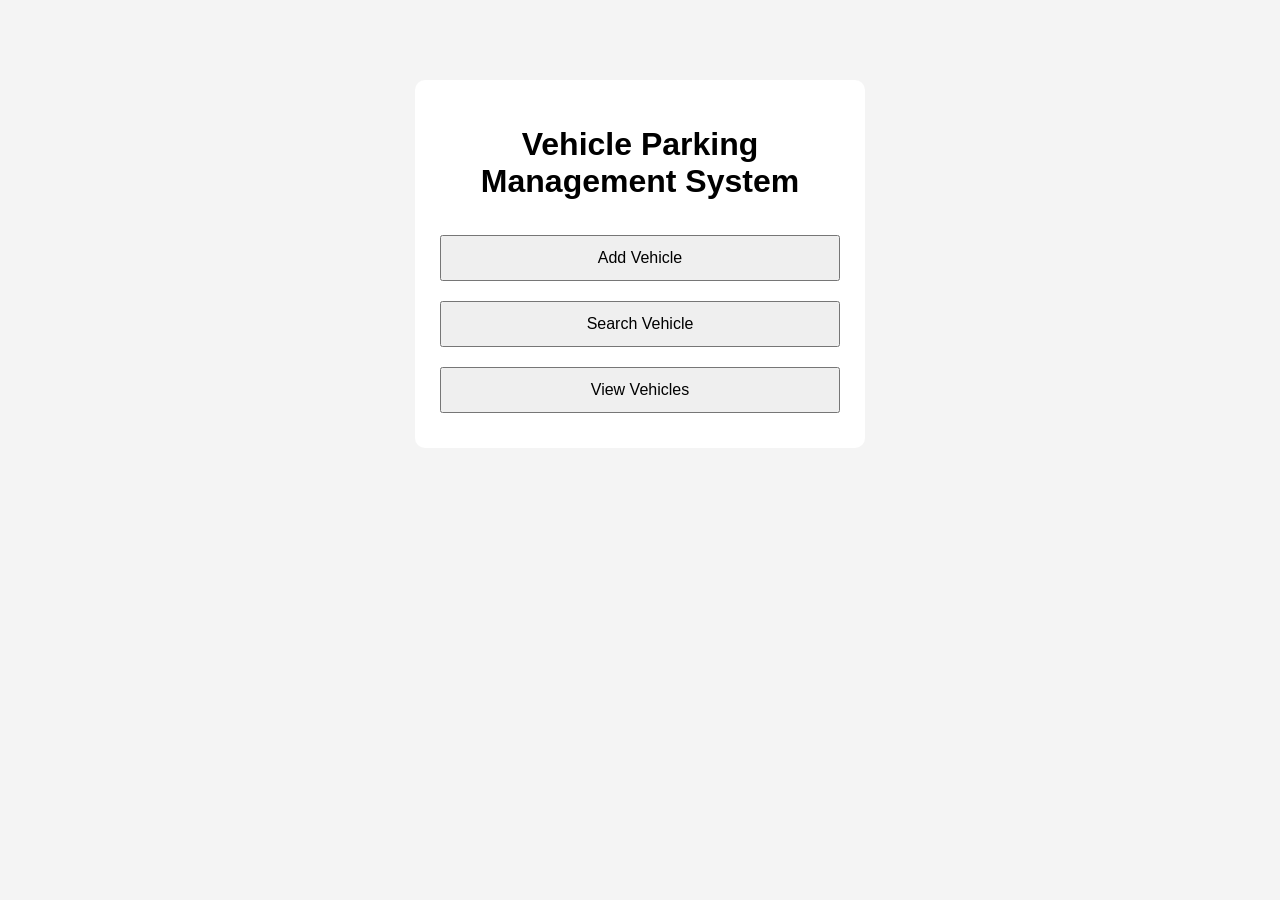
==== web/index.html @ 7c736656 "Front end start" ====
<!DOCTYPE html>
<html>
<head>
    <title>Vehicle Parking Management System</title>
    <link rel="stylesheet" href="style.css">
</head>
<body>
<div class="container">
    <h1>Vehicle Parking Management System</h1>

    <a href="addVehicle.html"><button>Add Vehicle</button></a>
    <a href="searchVehicle.html"><button>Search Vehicle</button></a>
    <a href="viewVehicles.html"><button>View Vehicles</button></a>
</div>
</body>
</html>
---- web/style.css ----
body {
    font-family: Arial, sans-serif;
    background-color: #f4f4f4;
    margin: 0;
    padding: 0;
}

.container {
    width: 400px;
    margin: 80px auto;
    background: white;
    padding: 25px;
    border-radius: 10px;
    text-align: center;
}

h1 {
    margin-bottom: 25px;
}

button {
    width: 100%;
    padding: 12px;
    margin: 10px 0;
    font-size: 16px;
    cursor: pointer;
}
input {
    width: 100%;
    padding: 10px;
    font-size: 15px;
}

.large-container {
    width: 700px;
}

table {
    width: 100%;
    border-collapse: collapse;
    margin-top: 20px;
}

table, th, td {
    border: 1px solid #ccc;
}

th, td {
    padding: 10px;
    text-align: center;
}

.result-box {
    margin-top: 20px;
    padding: 15px;
    background-color: #f9f9f9;
    border: 1px solid #ccc;
    border-radius: 8px;
}
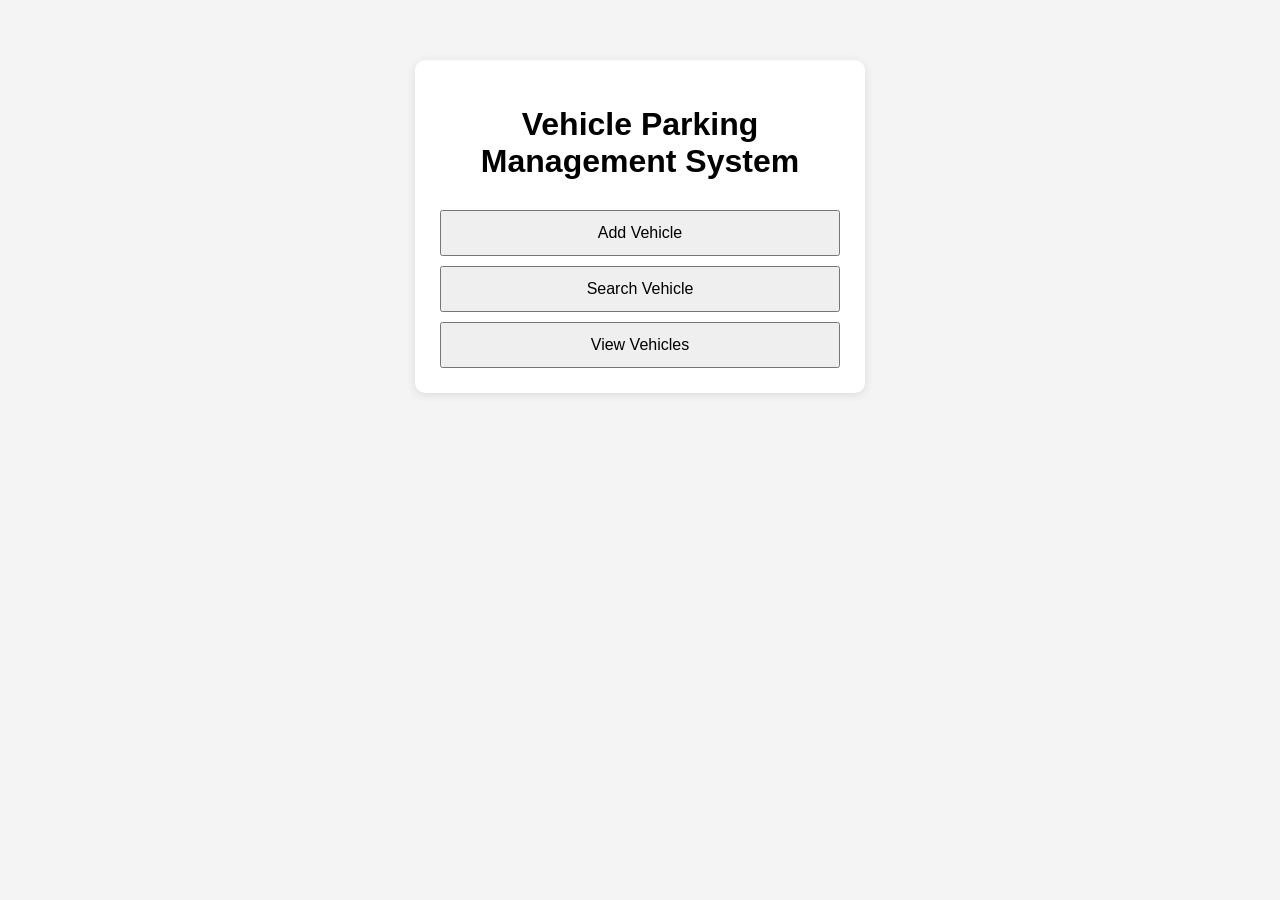
==== commit 5238549d: "Correct some errors" ====
--- a/web/index.html
+++ b/web/index.html
@@ -1,6 +1,8 @@
 <!DOCTYPE html>
-<html>
+<html lang="en">
 <head>
+    <meta charset="UTF-8">
+    <meta name="viewport" content="width=device-width, initial-scale=1.0">
     <title>Vehicle Parking Management System</title>
     <link rel="stylesheet" href="style.css">
 </head>
--- a/web/style.css
+++ b/web/style.css
@@ -7,38 +7,53 @@
 
 .container {
     width: 400px;
-    margin: 80px auto;
+    margin: 60px auto;
     background: white;
     padding: 25px;
     border-radius: 10px;
     text-align: center;
+    box-shadow: 0 2px 10px rgba(0, 0, 0, 0.1);
 }
 
-h1 {
-    margin-bottom: 25px;
+.large-container {
+    width: 850px;
+}
+
+h1, h3 {
+    margin-bottom: 20px;
+}
+
+label {
+    display: block;
+    text-align: left;
+    margin-bottom: 5px;
+    font-weight: bold;
+}
+
+input, select {
+    width: 100%;
+    padding: 10px;
+    font-size: 15px;
+    box-sizing: border-box;
 }
 
 button {
     width: 100%;
     padding: 12px;
-    margin: 10px 0;
+    margin-top: 10px;
     font-size: 16px;
     cursor: pointer;
 }
-input {
-    width: 100%;
-    padding: 10px;
-    font-size: 15px;
-}
 
-.large-container {
-    width: 700px;
+a {
+    text-decoration: none;
 }
 
 table {
     width: 100%;
     border-collapse: collapse;
     margin-top: 20px;
+    background: white;
 }
 
 table, th, td {
@@ -56,4 +71,9 @@
     background-color: #f9f9f9;
     border: 1px solid #ccc;
     border-radius: 8px;
+}
+
+#message, #editMessage, #searchResult, #noDataMessage {
+    margin-top: 15px;
+    font-weight: bold;
 }
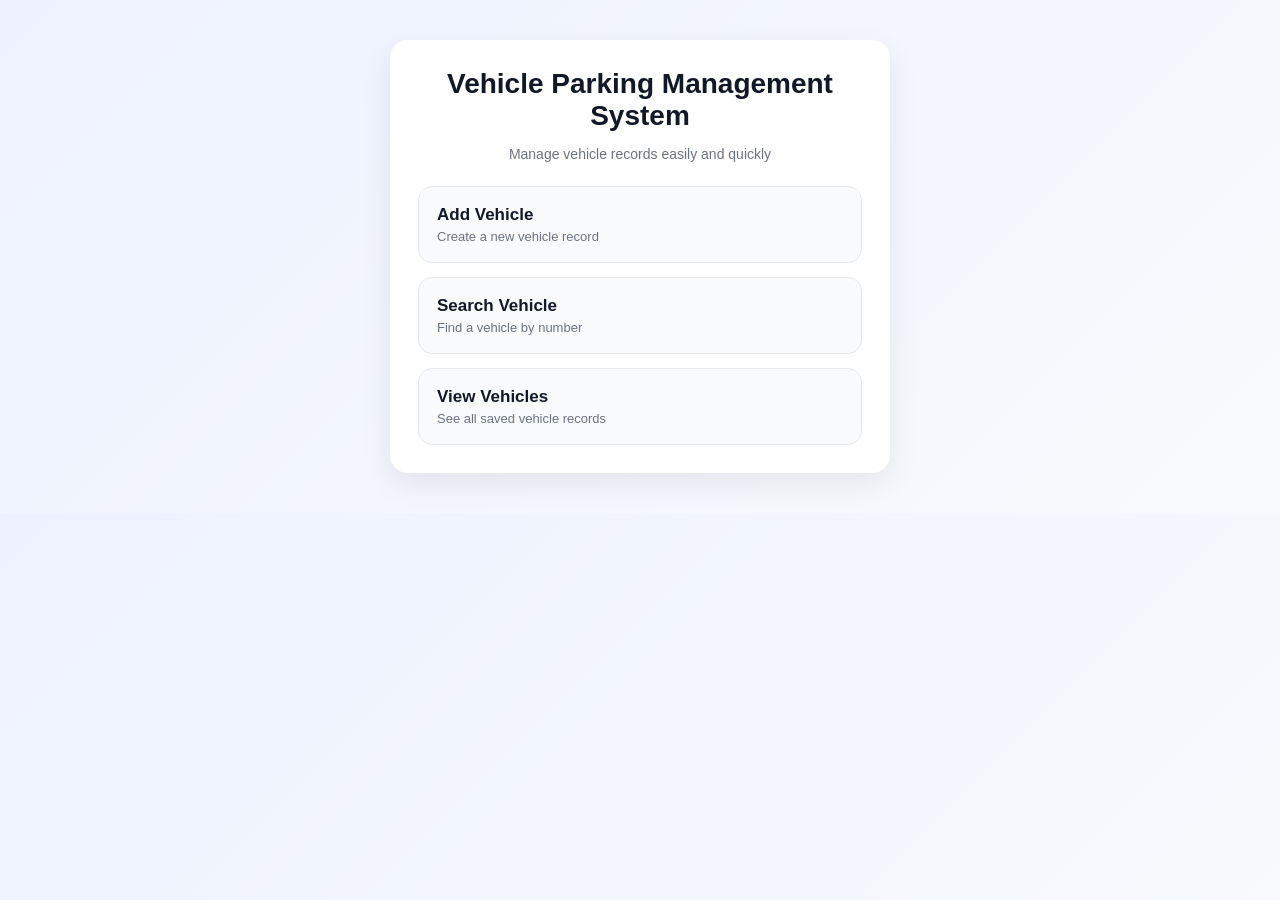
==== commit aee4f940: "Add some design to the frontend" ====
--- a/web/index.html
+++ b/web/index.html
@@ -9,10 +9,30 @@
 <body>
 <div class="container">
     <h1>Vehicle Parking Management System</h1>
+    <p class="subtitle">Manage vehicle records easily and quickly</p>
 
-    <a href="addVehicle.html"><button>Add Vehicle</button></a>
-    <a href="searchVehicle.html"><button>Search Vehicle</button></a>
-    <a href="viewVehicles.html"><button>View Vehicles</button></a>
+    <div class="nav-grid">
+        <a class="card-link" href="addVehicle.html">
+            <div class="card-button">
+                <div class="card-title">Add Vehicle</div>
+                <div class="card-text">Create a new vehicle record</div>
+            </div>
+        </a>
+
+        <a class="card-link" href="searchVehicle.html">
+            <div class="card-button">
+                <div class="card-title">Search Vehicle</div>
+                <div class="card-text">Find a vehicle by number</div>
+            </div>
+        </a>
+
+        <a class="card-link" href="viewVehicles.html">
+            <div class="card-button">
+                <div class="card-title">View Vehicles</div>
+                <div class="card-text">See all saved vehicle records</div>
+            </div>
+        </a>
+    </div>
 </div>
 </body>
 </html>
--- a/web/style.css
+++ b/web/style.css
@@ -1,79 +1,262 @@
+* {
+    box-sizing: border-box;
+}
+
 body {
+    margin: 0;
     font-family: Arial, sans-serif;
-    background-color: #f4f4f4;
-    margin: 0;
-    padding: 0;
+    background: linear-gradient(135deg, #eef2ff, #f8fafc);
+    color: #1f2937;
 }
 
 .container {
-    width: 400px;
-    margin: 60px auto;
-    background: white;
-    padding: 25px;
-    border-radius: 10px;
-    text-align: center;
-    box-shadow: 0 2px 10px rgba(0, 0, 0, 0.1);
+    width: 92%;
+    max-width: 500px;
+    margin: 40px auto;
+    background: #ffffff;
+    padding: 28px;
+    border-radius: 18px;
+    box-shadow: 0 10px 30px rgba(0, 0, 0, 0.08);
 }
 
 .large-container {
-    width: 850px;
-}
-
-h1, h3 {
-    margin-bottom: 20px;
+    max-width: 1000px;
+}
+
+h1 {
+    margin-top: 0;
+    margin-bottom: 10px;
+    font-size: 28px;
+    text-align: center;
+    color: #111827;
+}
+
+.subtitle {
+    text-align: center;
+    color: #6b7280;
+    margin-bottom: 24px;
+    font-size: 14px;
 }
 
 label {
     display: block;
     text-align: left;
-    margin-bottom: 5px;
-    font-weight: bold;
+    margin-bottom: 6px;
+    font-weight: bold;
+    color: #374151;
 }
 
 input, select {
     width: 100%;
-    padding: 10px;
+    padding: 12px 14px;
+    border: 1px solid #d1d5db;
+    border-radius: 10px;
     font-size: 15px;
-    box-sizing: border-box;
+    outline: none;
+    transition: 0.2s;
+    background: #f9fafb;
+}
+
+input:focus, select:focus {
+    border-color: #4f46e5;
+    background: #ffffff;
+    box-shadow: 0 0 0 3px rgba(79, 70, 229, 0.12);
 }
 
 button {
     width: 100%;
+    padding: 12px 16px;
+    border: none;
+    border-radius: 10px;
+    background: #4f46e5;
+    color: white;
+    font-size: 15px;
+    font-weight: bold;
+    cursor: pointer;
+    transition: 0.2s;
+}
+
+button:hover {
+    background: #4338ca;
+    transform: translateY(-1px);
+}
+
+.secondary-btn {
+    background: #e5e7eb;
+    color: #111827;
+}
+
+.secondary-btn:hover {
+    background: #d1d5db;
+}
+
+.danger-btn {
+    background: #dc2626;
+}
+
+.danger-btn:hover {
+    background: #b91c1c;
+}
+
+.nav-grid {
+    display: grid;
+    grid-template-columns: 1fr;
+    gap: 14px;
+    margin-top: 24px;
+}
+
+.card-link {
+    text-decoration: none;
+}
+
+.card-button {
+    padding: 18px;
+    border-radius: 14px;
+    background: #f8fafc;
+    border: 1px solid #e5e7eb;
+    text-align: left;
+    color: #111827;
+    transition: 0.2s;
+}
+
+.card-button:hover {
+    background: #eef2ff;
+    border-color: #c7d2fe;
+}
+
+.card-title {
+    font-size: 17px;
+    font-weight: bold;
+    margin-bottom: 4px;
+}
+
+.card-text {
+    font-size: 13px;
+    color: #6b7280;
+}
+
+.form-group {
+    margin-bottom: 16px;
+}
+
+.message {
+    margin-top: 16px;
     padding: 12px;
-    margin-top: 10px;
-    font-size: 16px;
-    cursor: pointer;
-}
-
-a {
-    text-decoration: none;
+    border-radius: 10px;
+    font-weight: bold;
+    text-align: center;
+    display: none;
+}
+
+.message.success {
+    background: #dcfce7;
+    color: #166534;
+    display: block;
+}
+
+.message.error {
+    background: #fee2e2;
+    color: #991b1b;
+    display: block;
+}
+
+.message.info {
+    background: #e0f2fe;
+    color: #075985;
+    display: block;
+}
+
+.result-box {
+    margin-top: 20px;
+    padding: 16px;
+    background: #f8fafc;
+    border: 1px solid #e5e7eb;
+    border-radius: 12px;
+}
+
+.result-title {
+    margin-top: 0;
+    margin-bottom: 8px;
+    font-size: 18px;
 }
 
 table {
     width: 100%;
     border-collapse: collapse;
     margin-top: 20px;
+    overflow: hidden;
+    border-radius: 14px;
     background: white;
 }
 
-table, th, td {
-    border: 1px solid #ccc;
-}
-
-th, td {
-    padding: 10px;
-    text-align: center;
-}
-
-.result-box {
+th {
+    background: #4f46e5;
+    color: white;
+    padding: 14px 10px;
+    font-size: 14px;
+}
+
+td {
+    padding: 12px 10px;
+    border-bottom: 1px solid #e5e7eb;
+    text-align: center;
+    font-size: 14px;
+}
+
+tr:hover td {
+    background: #f8fafc;
+}
+
+.action-buttons {
+    display: flex;
+    gap: 8px;
+    justify-content: center;
+}
+
+.action-buttons button {
+    width: auto;
+    min-width: 80px;
+    padding: 10px 12px;
+    font-size: 13px;
+}
+
+.back-link {
+    display: inline-block;
+    margin-top: 18px;
+    color: #4f46e5;
+    text-decoration: none;
+    font-weight: bold;
+}
+
+.back-link:hover {
+    text-decoration: underline;
+}
+
+.empty-box {
     margin-top: 20px;
-    padding: 15px;
-    background-color: #f9f9f9;
-    border: 1px solid #ccc;
-    border-radius: 8px;
-}
-
-#message, #editMessage, #searchResult, #noDataMessage {
-    margin-top: 15px;
-    font-weight: bold;
+    padding: 18px;
+    border: 1px dashed #cbd5e1;
+    border-radius: 12px;
+    text-align: center;
+    color: #64748b;
+    background: #f8fafc;
+}
+
+@media (max-width: 768px) {
+    .container, .large-container {
+        width: 94%;
+        padding: 20px;
+    }
+
+    .action-buttons {
+        flex-direction: column;
+    }
+
+    .action-buttons button {
+        width: 100%;
+    }
+
+    table, thead, tbody, th, td, tr {
+        font-size: 13px;
+    }
 }
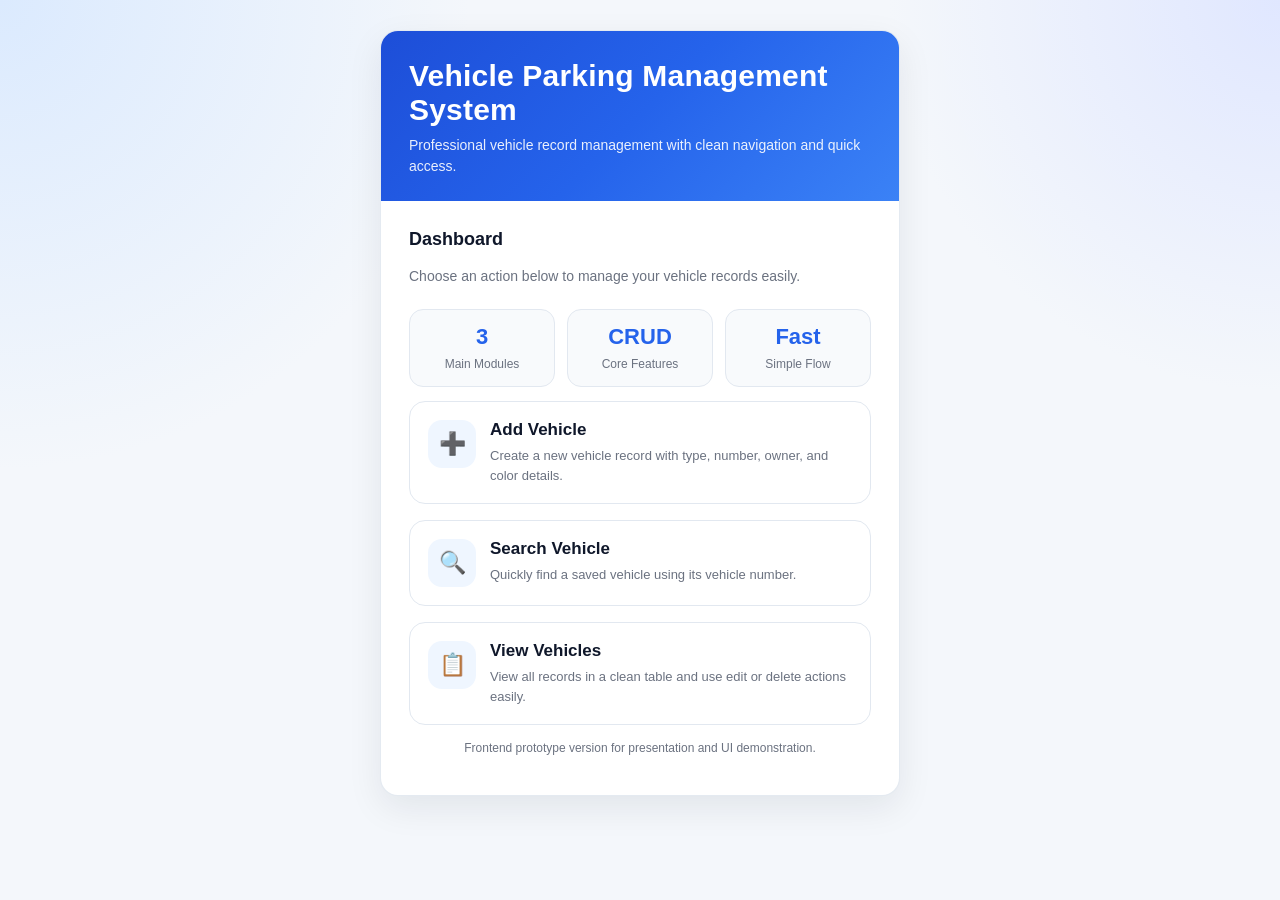
==== commit 6f8347c2: "Enhance frontend design with professional UI styling" ====
--- a/web/index.html
+++ b/web/index.html
@@ -7,31 +7,66 @@
     <link rel="stylesheet" href="style.css">
 </head>
 <body>
-<div class="container">
-    <h1>Vehicle Parking Management System</h1>
-    <p class="subtitle">Manage vehicle records easily and quickly</p>
+<div class="page">
+    <div class="container">
+        <div class="page-header">
+            <h1>Vehicle Parking Management System</h1>
+            <p>Professional vehicle record management with clean navigation and quick access.</p>
+        </div>
 
-    <div class="nav-grid">
-        <a class="card-link" href="addVehicle.html">
-            <div class="card-button">
-                <div class="card-title">Add Vehicle</div>
-                <div class="card-text">Create a new vehicle record</div>
+        <div class="content">
+            <h2 class="section-title">Dashboard</h2>
+            <p class="subtitle">Choose an action below to manage your vehicle records easily.</p>
+
+            <div class="stats-row">
+                <div class="stat-box">
+                    <span class="number">3</span>
+                    <span class="label">Main Modules</span>
+                </div>
+                <div class="stat-box">
+                    <span class="number">CRUD</span>
+                    <span class="label">Core Features</span>
+                </div>
+                <div class="stat-box">
+                    <span class="number">Fast</span>
+                    <span class="label">Simple Flow</span>
+                </div>
             </div>
-        </a>
 
-        <a class="card-link" href="searchVehicle.html">
-            <div class="card-button">
-                <div class="card-title">Search Vehicle</div>
-                <div class="card-text">Find a vehicle by number</div>
+            <div class="grid-cards">
+                <a class="card-link" href="addVehicle.html">
+                    <div class="feature-card">
+                        <div class="feature-icon">➕</div>
+                        <div>
+                            <h3>Add Vehicle</h3>
+                            <p>Create a new vehicle record with type, number, owner, and color details.</p>
+                        </div>
+                    </div>
+                </a>
+
+                <a class="card-link" href="searchVehicle.html">
+                    <div class="feature-card">
+                        <div class="feature-icon">🔍</div>
+                        <div>
+                            <h3>Search Vehicle</h3>
+                            <p>Quickly find a saved vehicle using its vehicle number.</p>
+                        </div>
+                    </div>
+                </a>
+
+                <a class="card-link" href="viewVehicles.html">
+                    <div class="feature-card">
+                        <div class="feature-icon">📋</div>
+                        <div>
+                            <h3>View Vehicles</h3>
+                            <p>View all records in a clean table and use edit or delete actions easily.</p>
+                        </div>
+                    </div>
+                </a>
             </div>
-        </a>
 
-        <a class="card-link" href="viewVehicles.html">
-            <div class="card-button">
-                <div class="card-title">View Vehicles</div>
-                <div class="card-text">See all saved vehicle records</div>
-            </div>
-        </a>
+            <p class="footer-note">Frontend prototype version for presentation and UI demonstration.</p>
+        </div>
     </div>
 </div>
 </body>
--- a/web/style.css
+++ b/web/style.css
@@ -2,261 +2,465 @@
     box-sizing: border-box;
 }
 
+:root {
+    --bg: #f4f7fb;
+    --card: #ffffff;
+    --primary: #2563eb;
+    --primary-dark: #1d4ed8;
+    --secondary: #64748b;
+    --text: #0f172a;
+    --muted: #6b7280;
+    --border: #e2e8f0;
+    --success-bg: #dcfce7;
+    --success-text: #166534;
+    --error-bg: #fee2e2;
+    --error-text: #991b1b;
+    --warning-bg: #fef3c7;
+    --warning-text: #92400e;
+    --danger: #dc2626;
+    --danger-dark: #b91c1c;
+    --shadow: 0 12px 35px rgba(15, 23, 42, 0.08);
+    --radius: 18px;
+}
+
 body {
     margin: 0;
-    font-family: Arial, sans-serif;
-    background: linear-gradient(135deg, #eef2ff, #f8fafc);
-    color: #1f2937;
+    font-family: "Segoe UI", Arial, sans-serif;
+    background:
+            radial-gradient(circle at top left, #dbeafe 0%, transparent 30%),
+            radial-gradient(circle at top right, #e0e7ff 0%, transparent 25%),
+            var(--bg);
+    color: var(--text);
+}
+
+.page {
+    min-height: 100vh;
+    padding: 30px 16px 50px;
 }
 
 .container {
-    width: 92%;
-    max-width: 500px;
-    margin: 40px auto;
+    width: 100%;
+    max-width: 520px;
+    margin: 0 auto;
+    background: var(--card);
+    border: 1px solid rgba(226, 232, 240, 0.9);
+    border-radius: var(--radius);
+    box-shadow: var(--shadow);
+    overflow: hidden;
+}
+
+.large-container {
+    max-width: 1100px;
+}
+
+.page-header {
+    background: linear-gradient(135deg, #1d4ed8, #2563eb, #3b82f6);
+    color: white;
+    padding: 28px 28px 24px;
+}
+
+.page-header h1 {
+    margin: 0 0 8px;
+    font-size: 30px;
+    font-weight: 700;
+    letter-spacing: 0.2px;
+}
+
+.page-header p {
+    margin: 0;
+    color: rgba(255, 255, 255, 0.9);
+    font-size: 14px;
+    line-height: 1.5;
+}
+
+.content {
+    padding: 28px;
+}
+
+.section-title {
+    margin: 0 0 16px;
+    font-size: 18px;
+    font-weight: 700;
+    color: var(--text);
+}
+
+.subtitle {
+    margin: 0 0 22px;
+    color: var(--muted);
+    font-size: 14px;
+    line-height: 1.5;
+}
+
+.grid-cards {
+    display: grid;
+    gap: 16px;
+    margin-top: 14px;
+}
+
+.card-link {
+    text-decoration: none;
+    color: inherit;
+}
+
+.feature-card {
+    border: 1px solid var(--border);
+    border-radius: 16px;
+    padding: 18px;
     background: #ffffff;
-    padding: 28px;
-    border-radius: 18px;
-    box-shadow: 0 10px 30px rgba(0, 0, 0, 0.08);
-}
-
-.large-container {
-    max-width: 1000px;
-}
-
-h1 {
-    margin-top: 0;
-    margin-bottom: 10px;
-    font-size: 28px;
+    transition: 0.25s ease;
+    display: flex;
+    align-items: flex-start;
+    gap: 14px;
+}
+
+.feature-card:hover {
+    transform: translateY(-2px);
+    box-shadow: 0 10px 24px rgba(37, 99, 235, 0.08);
+    border-color: #bfdbfe;
+    background: #f8fbff;
+}
+
+.feature-icon {
+    width: 48px;
+    height: 48px;
+    border-radius: 14px;
+    display: flex;
+    align-items: center;
+    justify-content: center;
+    background: #eff6ff;
+    font-size: 22px;
+    flex-shrink: 0;
+}
+
+.feature-card h3 {
+    margin: 0 0 6px;
+    font-size: 17px;
+    color: var(--text);
+}
+
+.feature-card p {
+    margin: 0;
+    color: var(--muted);
+    font-size: 13px;
+    line-height: 1.5;
+}
+
+.stats-row {
+    display: grid;
+    grid-template-columns: repeat(3, 1fr);
+    gap: 12px;
+    margin: 18px 0 0;
+}
+
+.stat-box {
+    border: 1px solid var(--border);
+    border-radius: 14px;
+    padding: 14px 12px;
     text-align: center;
-    color: #111827;
-}
-
-.subtitle {
-    text-align: center;
-    color: #6b7280;
-    margin-bottom: 24px;
-    font-size: 14px;
+    background: #f8fafc;
+}
+
+.stat-box .number {
+    display: block;
+    font-size: 22px;
+    font-weight: 800;
+    color: var(--primary);
+    margin-bottom: 4px;
+}
+
+.stat-box .label {
+    font-size: 12px;
+    color: var(--muted);
+}
+
+.form-card {
+    border: 1px solid var(--border);
+    border-radius: 16px;
+    padding: 22px;
+    background: #fcfdff;
+}
+
+.form-group {
+    margin-bottom: 18px;
 }
 
 label {
     display: block;
-    text-align: left;
-    margin-bottom: 6px;
-    font-weight: bold;
-    color: #374151;
-}
-
-input, select {
+    margin-bottom: 7px;
+    font-weight: 600;
+    font-size: 14px;
+    color: #334155;
+}
+
+input,
+select {
     width: 100%;
-    padding: 12px 14px;
-    border: 1px solid #d1d5db;
-    border-radius: 10px;
+    border: 1px solid #dbe2ea;
+    background: #ffffff;
+    border-radius: 12px;
+    padding: 13px 14px;
     font-size: 15px;
+    color: var(--text);
     outline: none;
-    transition: 0.2s;
-    background: #f9fafb;
-}
-
-input:focus, select:focus {
-    border-color: #4f46e5;
-    background: #ffffff;
-    box-shadow: 0 0 0 3px rgba(79, 70, 229, 0.12);
+    transition: 0.2s ease;
+}
+
+input::placeholder {
+    color: #94a3b8;
+}
+
+input:focus,
+select:focus {
+    border-color: #60a5fa;
+    box-shadow: 0 0 0 4px rgba(37, 99, 235, 0.12);
+}
+
+.button-row {
+    display: flex;
+    gap: 12px;
+    flex-wrap: wrap;
 }
 
 button {
-    width: 100%;
-    padding: 12px 16px;
     border: none;
-    border-radius: 10px;
-    background: #4f46e5;
+    border-radius: 12px;
+    padding: 13px 18px;
+    font-size: 15px;
+    font-weight: 700;
+    cursor: pointer;
+    transition: 0.2s ease;
+}
+
+button.primary-btn {
+    background: var(--primary);
     color: white;
-    font-size: 15px;
-    font-weight: bold;
-    cursor: pointer;
-    transition: 0.2s;
-}
-
-button:hover {
-    background: #4338ca;
+    min-width: 140px;
+}
+
+button.primary-btn:hover {
+    background: var(--primary-dark);
     transform: translateY(-1px);
 }
 
-.secondary-btn {
-    background: #e5e7eb;
-    color: #111827;
-}
-
-.secondary-btn:hover {
-    background: #d1d5db;
-}
-
-.danger-btn {
-    background: #dc2626;
-}
-
-.danger-btn:hover {
-    background: #b91c1c;
-}
-
-.nav-grid {
-    display: grid;
-    grid-template-columns: 1fr;
-    gap: 14px;
-    margin-top: 24px;
-}
-
-.card-link {
-    text-decoration: none;
-}
-
-.card-button {
+button.secondary-btn {
+    background: #e2e8f0;
+    color: #0f172a;
+}
+
+button.secondary-btn:hover {
+    background: #cbd5e1;
+}
+
+button.danger-btn {
+    background: var(--danger);
+    color: white;
+}
+
+button.danger-btn:hover {
+    background: var(--danger-dark);
+}
+
+.message {
+    margin-top: 18px;
+    padding: 13px 14px;
+    border-radius: 12px;
+    font-size: 14px;
+    font-weight: 600;
+    display: none;
+}
+
+.message.success {
+    display: block;
+    background: var(--success-bg);
+    color: var(--success-text);
+}
+
+.message.error {
+    display: block;
+    background: var(--error-bg);
+    color: var(--error-text);
+}
+
+.message.info {
+    display: block;
+    background: #dbeafe;
+    color: #1e40af;
+}
+
+.result-box {
+    border: 1px solid var(--border);
+    background: #f8fafc;
     padding: 18px;
-    border-radius: 14px;
+    border-radius: 16px;
+    margin-top: 20px;
+}
+
+.result-box h3 {
+    margin: 0 0 10px;
+    font-size: 18px;
+}
+
+.result-box p {
+    margin: 0;
+    line-height: 1.7;
+    color: #334155;
+}
+
+.table-card {
+    border: 1px solid var(--border);
+    border-radius: 18px;
+    overflow: hidden;
+    background: white;
+    margin-top: 16px;
+}
+
+.table-toolbar {
+    display: flex;
+    justify-content: space-between;
+    align-items: center;
+    gap: 12px;
+    padding: 16px 18px;
+    border-bottom: 1px solid var(--border);
     background: #f8fafc;
-    border: 1px solid #e5e7eb;
-    text-align: left;
-    color: #111827;
-    transition: 0.2s;
-}
-
-.card-button:hover {
-    background: #eef2ff;
-    border-color: #c7d2fe;
-}
-
-.card-title {
-    font-size: 17px;
-    font-weight: bold;
-    margin-bottom: 4px;
-}
-
-.card-text {
+}
+
+.table-toolbar h2 {
+    margin: 0;
+    font-size: 18px;
+}
+
+.table-toolbar p {
+    margin: 0;
     font-size: 13px;
-    color: #6b7280;
-}
-
-.form-group {
-    margin-bottom: 16px;
-}
-
-.message {
-    margin-top: 16px;
-    padding: 12px;
-    border-radius: 10px;
-    font-weight: bold;
-    text-align: center;
-    display: none;
-}
-
-.message.success {
-    background: #dcfce7;
-    color: #166534;
-    display: block;
-}
-
-.message.error {
-    background: #fee2e2;
-    color: #991b1b;
-    display: block;
-}
-
-.message.info {
-    background: #e0f2fe;
-    color: #075985;
-    display: block;
-}
-
-.result-box {
-    margin-top: 20px;
-    padding: 16px;
-    background: #f8fafc;
-    border: 1px solid #e5e7eb;
-    border-radius: 12px;
-}
-
-.result-title {
-    margin-top: 0;
-    margin-bottom: 8px;
-    font-size: 18px;
+    color: var(--muted);
 }
 
 table {
     width: 100%;
     border-collapse: collapse;
-    margin-top: 20px;
-    overflow: hidden;
-    border-radius: 14px;
-    background: white;
 }
 
 th {
-    background: #4f46e5;
-    color: white;
-    padding: 14px 10px;
+    background: #eff6ff;
+    color: #1e3a8a;
+    font-size: 13px;
+    letter-spacing: 0.2px;
+    text-transform: uppercase;
+}
+
+th,
+td {
+    padding: 15px 14px;
+    border-bottom: 1px solid var(--border);
+    text-align: center;
+}
+
+td {
     font-size: 14px;
-}
-
-td {
-    padding: 12px 10px;
-    border-bottom: 1px solid #e5e7eb;
-    text-align: center;
-    font-size: 14px;
+    color: #334155;
 }
 
 tr:hover td {
-    background: #f8fafc;
+    background: #f8fbff;
+}
+
+.badge {
+    display: inline-block;
+    padding: 6px 10px;
+    border-radius: 999px;
+    background: #eff6ff;
+    color: #1d4ed8;
+    font-size: 12px;
+    font-weight: 700;
 }
 
 .action-buttons {
     display: flex;
     gap: 8px;
     justify-content: center;
+    flex-wrap: wrap;
 }
 
 .action-buttons button {
-    width: auto;
+    padding: 9px 12px;
+    font-size: 13px;
     min-width: 80px;
-    padding: 10px 12px;
-    font-size: 13px;
-}
-
-.back-link {
-    display: inline-block;
+}
+
+.empty-box {
     margin-top: 18px;
-    color: #4f46e5;
-    text-decoration: none;
-    font-weight: bold;
-}
-
-.back-link:hover {
-    text-decoration: underline;
-}
-
-.empty-box {
-    margin-top: 20px;
     padding: 18px;
     border: 1px dashed #cbd5e1;
-    border-radius: 12px;
+    background: #f8fafc;
+    color: #64748b;
+    border-radius: 14px;
     text-align: center;
-    color: #64748b;
-    background: #f8fafc;
-}
-
-@media (max-width: 768px) {
-    .container, .large-container {
-        width: 94%;
+}
+
+.back-link {
+    display: inline-flex;
+    align-items: center;
+    gap: 6px;
+    margin-top: 22px;
+    text-decoration: none;
+    font-weight: 700;
+    color: var(--primary);
+}
+
+.back-link:hover {
+    color: var(--primary-dark);
+}
+
+.footer-note {
+    margin-top: 16px;
+    font-size: 12px;
+    color: var(--muted);
+    text-align: center;
+}
+
+@media (max-width: 900px) {
+    .large-container {
+        max-width: 100%;
+    }
+
+    .table-toolbar {
+        flex-direction: column;
+        align-items: flex-start;
+    }
+}
+
+@media (max-width: 640px) {
+    .page-header {
+        padding: 24px 20px 20px;
+    }
+
+    .page-header h1 {
+        font-size: 24px;
+    }
+
+    .content {
         padding: 20px;
+    }
+
+    .stats-row {
+        grid-template-columns: 1fr;
+    }
+
+    .button-row {
+        flex-direction: column;
     }
 
     .action-buttons {
         flex-direction: column;
     }
 
-    .action-buttons button {
-        width: 100%;
-    }
-
-    table, thead, tbody, th, td, tr {
-        font-size: 13px;
+    th,
+    td {
+        padding: 12px 8px;
+        font-size: 12px;
+    }
+
+    .feature-card {
+        padding: 16px;
     }
 }
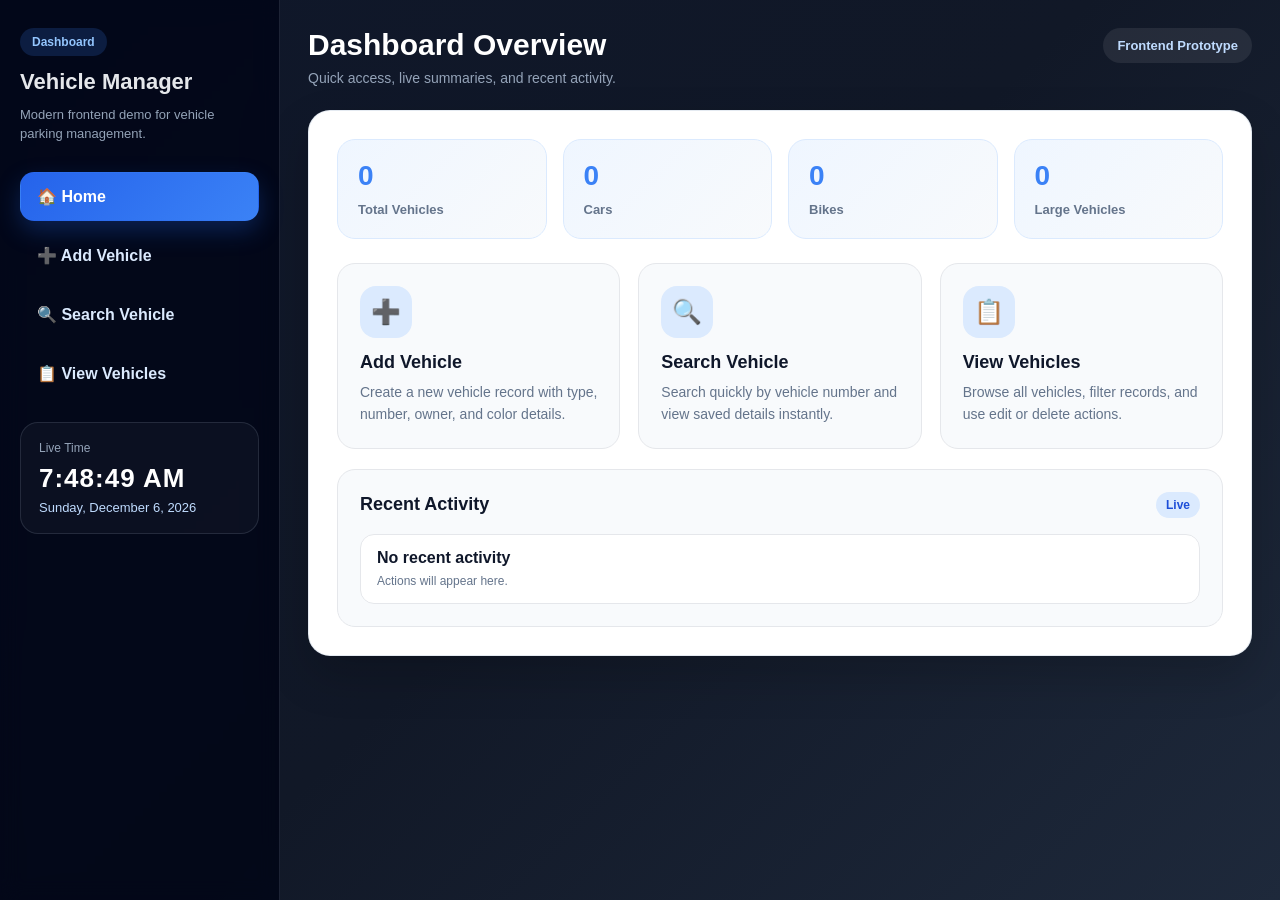
==== commit 911e98bb: "Improve the design" ====
--- a/web/index.html
+++ b/web/index.html
@@ -7,67 +7,88 @@
     <link rel="stylesheet" href="style.css">
 </head>
 <body>
-<div class="page">
-    <div class="container">
-        <div class="page-header">
-            <h1>Vehicle Parking Management System</h1>
-            <p>Professional vehicle record management with clean navigation and quick access.</p>
+<div class="app-shell">
+    <aside class="sidebar">
+        <div class="brand">
+            <span class="brand-badge">Dashboard</span>
+            <h1>Vehicle Manager</h1>
+            <p>Modern frontend demo for vehicle parking management.</p>
         </div>
 
-        <div class="content">
-            <h2 class="section-title">Dashboard</h2>
-            <p class="subtitle">Choose an action below to manage your vehicle records easily.</p>
+        <nav class="nav-links">
+            <a href="index.html" class="nav-link active">🏠 Home</a>
+            <a href="addVehicle.html" class="nav-link">➕ Add Vehicle</a>
+            <a href="searchVehicle.html" class="nav-link">🔍 Search Vehicle</a>
+            <a href="viewVehicles.html" class="nav-link">📋 View Vehicles</a>
+        </nav>
 
-            <div class="stats-row">
+        <div class="sidebar-widget">
+            <span class="widget-label">Live Time</span>
+            <div id="liveClock" class="live-clock">--:--:--</div>
+            <div id="liveDate" class="live-date">--</div>
+        </div>
+    </aside>
+
+    <main class="main-content">
+        <div class="page-header">
+            <div>
+                <h2>Dashboard Overview</h2>
+                <p>Quick access, live summaries, and recent activity.</p>
+            </div>
+            <div class="header-pill">Frontend Prototype</div>
+        </div>
+
+        <section class="content-card card-section">
+            <div class="stats-grid">
                 <div class="stat-box">
-                    <span class="number">3</span>
-                    <span class="label">Main Modules</span>
+                    <span class="number" id="dashboardTotal">0</span>
+                    <span class="label">Total Vehicles</span>
                 </div>
                 <div class="stat-box">
-                    <span class="number">CRUD</span>
-                    <span class="label">Core Features</span>
+                    <span class="number" id="dashboardCars">0</span>
+                    <span class="label">Cars</span>
                 </div>
                 <div class="stat-box">
-                    <span class="number">Fast</span>
-                    <span class="label">Simple Flow</span>
+                    <span class="number" id="dashboardBikes">0</span>
+                    <span class="label">Bikes</span>
+                </div>
+                <div class="stat-box">
+                    <span class="number" id="dashboardLarge">0</span>
+                    <span class="label">Large Vehicles</span>
                 </div>
             </div>
 
-            <div class="grid-cards">
-                <a class="card-link" href="addVehicle.html">
-                    <div class="feature-card">
-                        <div class="feature-icon">➕</div>
-                        <div>
-                            <h3>Add Vehicle</h3>
-                            <p>Create a new vehicle record with type, number, owner, and color details.</p>
-                        </div>
-                    </div>
+            <div class="dashboard-grid">
+                <a href="addVehicle.html" class="dashboard-box">
+                    <div class="box-icon">➕</div>
+                    <h3>Add Vehicle</h3>
+                    <p>Create a new vehicle record with type, number, owner, and color details.</p>
                 </a>
 
-                <a class="card-link" href="searchVehicle.html">
-                    <div class="feature-card">
-                        <div class="feature-icon">🔍</div>
-                        <div>
-                            <h3>Search Vehicle</h3>
-                            <p>Quickly find a saved vehicle using its vehicle number.</p>
-                        </div>
-                    </div>
+                <a href="searchVehicle.html" class="dashboard-box">
+                    <div class="box-icon">🔍</div>
+                    <h3>Search Vehicle</h3>
+                    <p>Search quickly by vehicle number and view saved details instantly.</p>
                 </a>
 
-                <a class="card-link" href="viewVehicles.html">
-                    <div class="feature-card">
-                        <div class="feature-icon">📋</div>
-                        <div>
-                            <h3>View Vehicles</h3>
-                            <p>View all records in a clean table and use edit or delete actions easily.</p>
-                        </div>
-                    </div>
+                <a href="viewVehicles.html" class="dashboard-box">
+                    <div class="box-icon">📋</div>
+                    <h3>View Vehicles</h3>
+                    <p>Browse all vehicles, filter records, and use edit or delete actions.</p>
                 </a>
             </div>
 
-            <p class="footer-note">Frontend prototype version for presentation and UI demonstration.</p>
-        </div>
-    </div>
+            <div class="recent-activity-card top-space">
+                <div class="section-row">
+                    <h3>Recent Activity</h3>
+                    <span class="mini-badge">Live</span>
+                </div>
+                <ul id="recentActivityList" class="activity-list"></ul>
+            </div>
+        </section>
+    </main>
 </div>
+
+<script src="script.js"></script>
 </body>
 </html>
--- a/web/style.css
+++ b/web/style.css
@@ -3,336 +3,521 @@
 }
 
 :root {
-    --bg: #f4f7fb;
+    --bg: #0f172a;
+    --bg-soft: #111827;
+    --panel: #1e293b;
+    --panel-2: #0b1220;
     --card: #ffffff;
-    --primary: #2563eb;
-    --primary-dark: #1d4ed8;
-    --secondary: #64748b;
-    --text: #0f172a;
-    --muted: #6b7280;
-    --border: #e2e8f0;
+    --text-dark: #0f172a;
+    --text-light: #e5e7eb;
+    --muted: #94a3b8;
+    --border: rgba(148, 163, 184, 0.18);
+    --primary: #3b82f6;
+    --primary-dark: #2563eb;
     --success-bg: #dcfce7;
     --success-text: #166534;
     --error-bg: #fee2e2;
     --error-text: #991b1b;
-    --warning-bg: #fef3c7;
-    --warning-text: #92400e;
     --danger: #dc2626;
     --danger-dark: #b91c1c;
-    --shadow: 0 12px 35px rgba(15, 23, 42, 0.08);
-    --radius: 18px;
+    --secondary: #e5e7eb;
+    --secondary-dark: #cbd5e1;
+    --shadow: 0 20px 45px rgba(0, 0, 0, 0.18);
+    --radius: 22px;
 }
 
 body {
     margin: 0;
     font-family: "Segoe UI", Arial, sans-serif;
-    background:
-            radial-gradient(circle at top left, #dbeafe 0%, transparent 30%),
-            radial-gradient(circle at top right, #e0e7ff 0%, transparent 25%),
-            var(--bg);
-    color: var(--text);
-}
-
-.page {
+    background: linear-gradient(135deg, #0f172a, #111827, #1e293b);
+    color: var(--text-light);
+}
+
+.app-shell {
     min-height: 100vh;
-    padding: 30px 16px 50px;
-}
-
-.container {
-    width: 100%;
-    max-width: 520px;
-    margin: 0 auto;
-    background: var(--card);
-    border: 1px solid rgba(226, 232, 240, 0.9);
+    display: grid;
+    grid-template-columns: 280px 1fr;
+}
+
+.sidebar {
+    background: rgba(2, 6, 23, 0.88);
+    border-right: 1px solid var(--border);
+    padding: 28px 20px;
+    backdrop-filter: blur(10px);
+}
+
+.brand {
+    margin-bottom: 28px;
+}
+
+.brand-badge {
+    display: inline-block;
+    padding: 7px 12px;
+    border-radius: 999px;
+    background: rgba(59, 130, 246, 0.18);
+    color: #93c5fd;
+    font-size: 12px;
+    font-weight: 700;
+    margin-bottom: 12px;
+}
+
+.brand h1 {
+    margin: 0 0 8px;
+    font-size: 22px;
+    line-height: 1.3;
+}
+
+.brand p {
+    margin: 0;
+    color: var(--muted);
+    font-size: 13px;
+    line-height: 1.5;
+}
+
+.nav-links {
+    display: flex;
+    flex-direction: column;
+    gap: 10px;
+}
+
+.nav-link {
+    display: flex;
+    align-items: center;
+    gap: 12px;
+    text-decoration: none;
+    color: #dbeafe;
+    padding: 14px 16px;
+    border-radius: 14px;
+    transition: 0.2s ease;
+    font-weight: 600;
+    border: 1px solid transparent;
+}
+
+.nav-link:hover {
+    background: rgba(59, 130, 246, 0.12);
+    border-color: rgba(96, 165, 250, 0.2);
+}
+
+.nav-link.active {
+    background: linear-gradient(135deg, #2563eb, #3b82f6);
+    color: white;
+    box-shadow: 0 10px 24px rgba(37, 99, 235, 0.28);
+}
+
+.sidebar-widget {
+    margin-top: 24px;
+    padding: 18px;
+    border-radius: 18px;
+    background: rgba(255, 255, 255, 0.04);
+    border: 1px solid var(--border);
+}
+
+.widget-label {
+    display: block;
+    color: var(--muted);
+    font-size: 12px;
+    margin-bottom: 8px;
+}
+
+.live-clock {
+    font-size: 26px;
+    font-weight: 800;
+    color: white;
+    letter-spacing: 1px;
+}
+
+.live-date {
+    margin-top: 6px;
+    color: #bfdbfe;
+    font-size: 13px;
+}
+
+.main-content {
+    padding: 28px;
+}
+
+.page-header {
+    display: flex;
+    justify-content: space-between;
+    align-items: flex-start;
+    gap: 20px;
+    margin-bottom: 24px;
+}
+
+.page-header h2 {
+    margin: 0 0 8px;
+    font-size: 30px;
+    color: white;
+}
+
+.page-header p {
+    margin: 0;
+    color: var(--muted);
+    font-size: 14px;
+}
+
+.header-pill {
+    padding: 10px 14px;
+    border-radius: 999px;
+    background: rgba(255, 255, 255, 0.08);
+    color: #bfdbfe;
+    font-weight: 700;
+    font-size: 13px;
+    white-space: nowrap;
+}
+
+.content-card {
+    background: #ffffff;
+    color: var(--text-dark);
     border-radius: var(--radius);
     box-shadow: var(--shadow);
     overflow: hidden;
-}
-
-.large-container {
-    max-width: 1100px;
-}
-
-.page-header {
-    background: linear-gradient(135deg, #1d4ed8, #2563eb, #3b82f6);
-    color: white;
-    padding: 28px 28px 24px;
-}
-
-.page-header h1 {
-    margin: 0 0 8px;
-    font-size: 30px;
-    font-weight: 700;
-    letter-spacing: 0.2px;
-}
-
-.page-header p {
-    margin: 0;
-    color: rgba(255, 255, 255, 0.9);
-    font-size: 14px;
-    line-height: 1.5;
-}
-
-.content {
+    border: 1px solid rgba(226, 232, 240, 0.9);
+}
+
+.card-section {
     padding: 28px;
 }
 
-.section-title {
-    margin: 0 0 16px;
-    font-size: 18px;
-    font-weight: 700;
-    color: var(--text);
-}
-
-.subtitle {
-    margin: 0 0 22px;
-    color: var(--muted);
-    font-size: 14px;
-    line-height: 1.5;
-}
-
-.grid-cards {
-    display: grid;
+.stats-grid {
+    display: grid;
+    grid-template-columns: repeat(4, 1fr);
     gap: 16px;
-    margin-top: 14px;
-}
-
-.card-link {
+}
+
+.stat-box {
+    background: linear-gradient(135deg, #eff6ff, #f8fafc);
+    border: 1px solid #dbeafe;
+    border-radius: 18px;
+    padding: 20px;
+}
+
+.stat-box .number {
+    display: block;
+    font-size: 28px;
+    font-weight: 800;
+    color: var(--primary);
+    margin-bottom: 8px;
+}
+
+.stat-box .label {
+    font-size: 13px;
+    color: #64748b;
+    font-weight: 600;
+}
+
+.dashboard-grid {
+    display: grid;
+    grid-template-columns: repeat(3, 1fr);
+    gap: 18px;
+    margin-top: 24px;
+}
+
+.dashboard-box {
+    background: #f8fafc;
+    border: 1px solid #e5e7eb;
+    border-radius: 18px;
+    padding: 22px;
     text-decoration: none;
     color: inherit;
-}
-
-.feature-card {
-    border: 1px solid var(--border);
-    border-radius: 16px;
-    padding: 18px;
-    background: #ffffff;
-    transition: 0.25s ease;
-    display: flex;
-    align-items: flex-start;
-    gap: 14px;
-}
-
-.feature-card:hover {
-    transform: translateY(-2px);
-    box-shadow: 0 10px 24px rgba(37, 99, 235, 0.08);
+    transition: 0.22s ease;
+    display: block;
+}
+
+.dashboard-box:hover {
+    transform: translateY(-3px);
+    box-shadow: 0 14px 28px rgba(37, 99, 235, 0.10);
     border-color: #bfdbfe;
     background: #f8fbff;
 }
 
-.feature-icon {
-    width: 48px;
-    height: 48px;
-    border-radius: 14px;
+.box-icon {
+    width: 52px;
+    height: 52px;
+    border-radius: 16px;
     display: flex;
     align-items: center;
     justify-content: center;
-    background: #eff6ff;
-    font-size: 22px;
-    flex-shrink: 0;
-}
-
-.feature-card h3 {
-    margin: 0 0 6px;
-    font-size: 17px;
-    color: var(--text);
-}
-
-.feature-card p {
+    font-size: 24px;
+    background: #dbeafe;
+    margin-bottom: 14px;
+}
+
+.dashboard-box h3 {
+    margin: 0 0 8px;
+    font-size: 18px;
+}
+
+.dashboard-box p {
     margin: 0;
-    color: var(--muted);
-    font-size: 13px;
-    line-height: 1.5;
-}
-
-.stats-row {
-    display: grid;
-    grid-template-columns: repeat(3, 1fr);
-    gap: 12px;
-    margin: 18px 0 0;
-}
-
-.stat-box {
-    border: 1px solid var(--border);
-    border-radius: 14px;
-    padding: 14px 12px;
-    text-align: center;
-    background: #f8fafc;
-}
-
-.stat-box .number {
-    display: block;
-    font-size: 22px;
-    font-weight: 800;
-    color: var(--primary);
-    margin-bottom: 4px;
-}
-
-.stat-box .label {
-    font-size: 12px;
-    color: var(--muted);
-}
-
-.form-card {
-    border: 1px solid var(--border);
-    border-radius: 16px;
-    padding: 22px;
-    background: #fcfdff;
+    color: #64748b;
+    font-size: 14px;
+    line-height: 1.6;
+}
+
+.two-column-layout {
+    display: grid;
+    grid-template-columns: 1.2fr 0.8fr;
+    gap: 22px;
+}
+
+.form-grid {
+    display: grid;
+    gap: 18px;
 }
 
 .form-group {
-    margin-bottom: 18px;
+    display: grid;
+    gap: 8px;
 }
 
 label {
-    display: block;
-    margin-bottom: 7px;
-    font-weight: 600;
     font-size: 14px;
+    font-weight: 700;
     color: #334155;
 }
 
 input,
 select {
     width: 100%;
-    border: 1px solid #dbe2ea;
-    background: #ffffff;
-    border-radius: 12px;
-    padding: 13px 14px;
+    border: 1px solid #d1d5db;
+    border-radius: 14px;
+    padding: 14px 15px;
     font-size: 15px;
-    color: var(--text);
     outline: none;
     transition: 0.2s ease;
-}
-
-input::placeholder {
-    color: #94a3b8;
+    background: white;
 }
 
 input:focus,
 select:focus {
     border-color: #60a5fa;
-    box-shadow: 0 0 0 4px rgba(37, 99, 235, 0.12);
+    box-shadow: 0 0 0 4px rgba(59, 130, 246, 0.12);
 }
 
 .button-row {
     display: flex;
     gap: 12px;
     flex-wrap: wrap;
-}
-
-button {
+    margin-top: 6px;
+}
+
+.btn {
+    display: inline-flex;
+    align-items: center;
+    justify-content: center;
+    min-width: 150px;
+    padding: 13px 18px;
+    border-radius: 14px;
+    text-decoration: none;
     border: none;
-    border-radius: 12px;
-    padding: 13px 18px;
+    cursor: pointer;
     font-size: 15px;
     font-weight: 700;
-    cursor: pointer;
     transition: 0.2s ease;
 }
 
-button.primary-btn {
+.primary-btn {
     background: var(--primary);
     color: white;
-    min-width: 140px;
-}
-
-button.primary-btn:hover {
+}
+
+.primary-btn:hover {
     background: var(--primary-dark);
     transform: translateY(-1px);
 }
 
-button.secondary-btn {
-    background: #e2e8f0;
-    color: #0f172a;
-}
-
-button.secondary-btn:hover {
-    background: #cbd5e1;
-}
-
-button.danger-btn {
-    background: var(--danger);
+.secondary-btn {
+    background: var(--secondary);
+    color: #111827;
+}
+
+.secondary-btn:hover {
+    background: var(--secondary-dark);
+}
+
+.small-btn {
+    min-width: auto;
+    padding: 10px 14px;
+    font-size: 13px;
+    background: var(--primary);
     color: white;
 }
 
-button.danger-btn:hover {
-    background: var(--danger-dark);
-}
-
-.message {
+.small-btn:hover {
+    background: var(--primary-dark);
+}
+
+.message-box {
     margin-top: 18px;
-    padding: 13px 14px;
-    border-radius: 12px;
+    padding: 14px 16px;
+    border-radius: 14px;
+    display: none;
+    font-weight: 700;
     font-size: 14px;
-    font-weight: 600;
-    display: none;
-}
-
-.message.success {
+}
+
+.message-box.success {
     display: block;
     background: var(--success-bg);
     color: var(--success-text);
 }
 
-.message.error {
+.message-box.error {
     display: block;
     background: var(--error-bg);
     color: var(--error-text);
 }
 
-.message.info {
+.preview-card,
+.result-card,
+.recent-activity-card {
+    border: 1px solid #e5e7eb;
+    border-radius: 18px;
+    padding: 22px;
+    background: #f8fafc;
+}
+
+.preview-grid {
+    display: grid;
+    gap: 12px;
+    margin-top: 16px;
+}
+
+.preview-item {
+    padding: 14px;
+    border-radius: 14px;
+    background: white;
+    border: 1px solid #e5e7eb;
+}
+
+.preview-label {
     display: block;
-    background: #dbeafe;
-    color: #1e40af;
-}
-
-.result-box {
-    border: 1px solid var(--border);
-    background: #f8fafc;
-    padding: 18px;
-    border-radius: 16px;
-    margin-top: 20px;
-}
-
-.result-box h3 {
+    font-size: 12px;
+    color: #64748b;
+    margin-bottom: 6px;
+    font-weight: 700;
+}
+
+.preview-value {
+    font-size: 15px;
+    font-weight: 700;
+    color: #0f172a;
+}
+
+.tips-card {
+    margin-top: 18px;
+    padding: 16px;
+    border-radius: 14px;
+    background: white;
+    border: 1px solid #e5e7eb;
+}
+
+.tips-card h4 {
     margin: 0 0 10px;
-    font-size: 18px;
-}
-
-.result-box p {
+}
+
+.tips-card ul {
     margin: 0;
+    padding-left: 18px;
+    color: #475569;
     line-height: 1.7;
-    color: #334155;
-}
-
-.table-card {
-    border: 1px solid var(--border);
-    border-radius: 18px;
-    overflow: hidden;
-    background: white;
-    margin-top: 16px;
-}
-
-.table-toolbar {
+}
+
+.section-row {
     display: flex;
     justify-content: space-between;
     align-items: center;
     gap: 12px;
-    padding: 16px 18px;
-    border-bottom: 1px solid var(--border);
-    background: #f8fafc;
-}
-
-.table-toolbar h2 {
+}
+
+.section-row h3 {
     margin: 0;
     font-size: 18px;
 }
 
+.mini-badge {
+    padding: 6px 10px;
+    border-radius: 999px;
+    background: #dbeafe;
+    color: #1d4ed8;
+    font-size: 12px;
+    font-weight: 700;
+}
+
+.result-content {
+    margin-top: 14px;
+    color: #334155;
+    line-height: 1.8;
+    font-size: 15px;
+}
+
+.activity-list {
+    list-style: none;
+    margin: 16px 0 0;
+    padding: 0;
+    display: grid;
+    gap: 12px;
+}
+
+.activity-list li {
+    padding: 14px 16px;
+    border-radius: 14px;
+    background: white;
+    border: 1px solid #e5e7eb;
+}
+
+.activity-title {
+    display: block;
+    font-weight: 700;
+    color: #0f172a;
+    margin-bottom: 4px;
+}
+
+.activity-time {
+    font-size: 12px;
+    color: #64748b;
+}
+
+.table-card {
+    border: 1px solid #e5e7eb;
+    border-radius: 18px;
+    overflow: hidden;
+    background: #fcfdff;
+}
+
+.table-toolbar {
+    display: flex;
+    justify-content: space-between;
+    align-items: center;
+    gap: 12px;
+    padding: 18px 22px;
+    border-bottom: 1px solid #e5e7eb;
+    background: #f8fafc;
+}
+
+.table-toolbar h3 {
+    margin: 0 0 4px;
+    font-size: 20px;
+}
+
 .table-toolbar p {
     margin: 0;
     font-size: 13px;
-    color: var(--muted);
+    color: #64748b;
+}
+
+.filter-bar {
+    display: grid;
+    grid-template-columns: 1fr 220px;
+    gap: 12px;
+    padding: 18px 22px;
+    border-bottom: 1px solid #e5e7eb;
+    background: white;
+}
+
+.table-wrapper {
+    overflow-x: auto;
 }
 
 table {
@@ -344,14 +529,14 @@
     background: #eff6ff;
     color: #1e3a8a;
     font-size: 13px;
-    letter-spacing: 0.2px;
     text-transform: uppercase;
+    letter-spacing: 0.25px;
 }
 
 th,
 td {
-    padding: 15px 14px;
-    border-bottom: 1px solid var(--border);
+    padding: 15px 12px;
+    border-bottom: 1px solid #e5e7eb;
     text-align: center;
 }
 
@@ -366,9 +551,9 @@
 
 .badge {
     display: inline-block;
-    padding: 6px 10px;
+    padding: 6px 11px;
     border-radius: 999px;
-    background: #eff6ff;
+    background: #dbeafe;
     color: #1d4ed8;
     font-size: 12px;
     font-weight: 700;
@@ -383,84 +568,100 @@
 
 .action-buttons button {
     padding: 9px 12px;
-    font-size: 13px;
-    min-width: 80px;
-}
-
-.empty-box {
+    border: none;
+    border-radius: 10px;
+    font-size: 13px;
+    cursor: pointer;
+}
+
+.danger-btn {
+    background: var(--danger);
+    color: white;
+}
+
+.danger-btn:hover {
+    background: var(--danger-dark);
+}
+
+.empty-state {
     margin-top: 18px;
     padding: 18px;
     border: 1px dashed #cbd5e1;
+    border-radius: 16px;
     background: #f8fafc;
     color: #64748b;
-    border-radius: 14px;
     text-align: center;
 }
 
-.back-link {
-    display: inline-flex;
-    align-items: center;
-    gap: 6px;
-    margin-top: 22px;
-    text-decoration: none;
-    font-weight: 700;
-    color: var(--primary);
-}
-
-.back-link:hover {
-    color: var(--primary-dark);
-}
-
-.footer-note {
-    margin-top: 16px;
-    font-size: 12px;
-    color: var(--muted);
-    text-align: center;
-}
-
-@media (max-width: 900px) {
-    .large-container {
-        max-width: 100%;
+.top-space {
+    margin-top: 20px;
+}
+
+@media (max-width: 1100px) {
+    .stats-grid {
+        grid-template-columns: repeat(2, 1fr);
+    }
+
+    .dashboard-grid {
+        grid-template-columns: 1fr;
+    }
+
+    .two-column-layout {
+        grid-template-columns: 1fr;
+    }
+}
+
+@media (max-width: 820px) {
+    .app-shell {
+        grid-template-columns: 1fr;
+    }
+
+    .sidebar {
+        border-right: none;
+        border-bottom: 1px solid var(--border);
+    }
+
+    .main-content {
+        padding: 18px;
+    }
+
+    .page-header {
+        flex-direction: column;
+        align-items: flex-start;
+    }
+}
+
+@media (max-width: 640px) {
+    .card-section {
+        padding: 20px;
+    }
+
+    .page-header h2 {
+        font-size: 24px;
+    }
+
+    .button-row {
+        flex-direction: column;
+    }
+
+    .btn {
+        width: 100%;
     }
 
     .table-toolbar {
         flex-direction: column;
         align-items: flex-start;
     }
-}
-
-@media (max-width: 640px) {
-    .page-header {
-        padding: 24px 20px 20px;
-    }
-
-    .page-header h1 {
-        font-size: 24px;
-    }
-
-    .content {
-        padding: 20px;
-    }
-
-    .stats-row {
+
+    .filter-bar {
         grid-template-columns: 1fr;
-    }
-
-    .button-row {
-        flex-direction: column;
     }
 
     .action-buttons {
         flex-direction: column;
     }
 
-    th,
-    td {
-        padding: 12px 8px;
-        font-size: 12px;
-    }
-
-    .feature-card {
-        padding: 16px;
+    .stats-grid {
+        grid-template-columns: 1fr;
     }
 }
